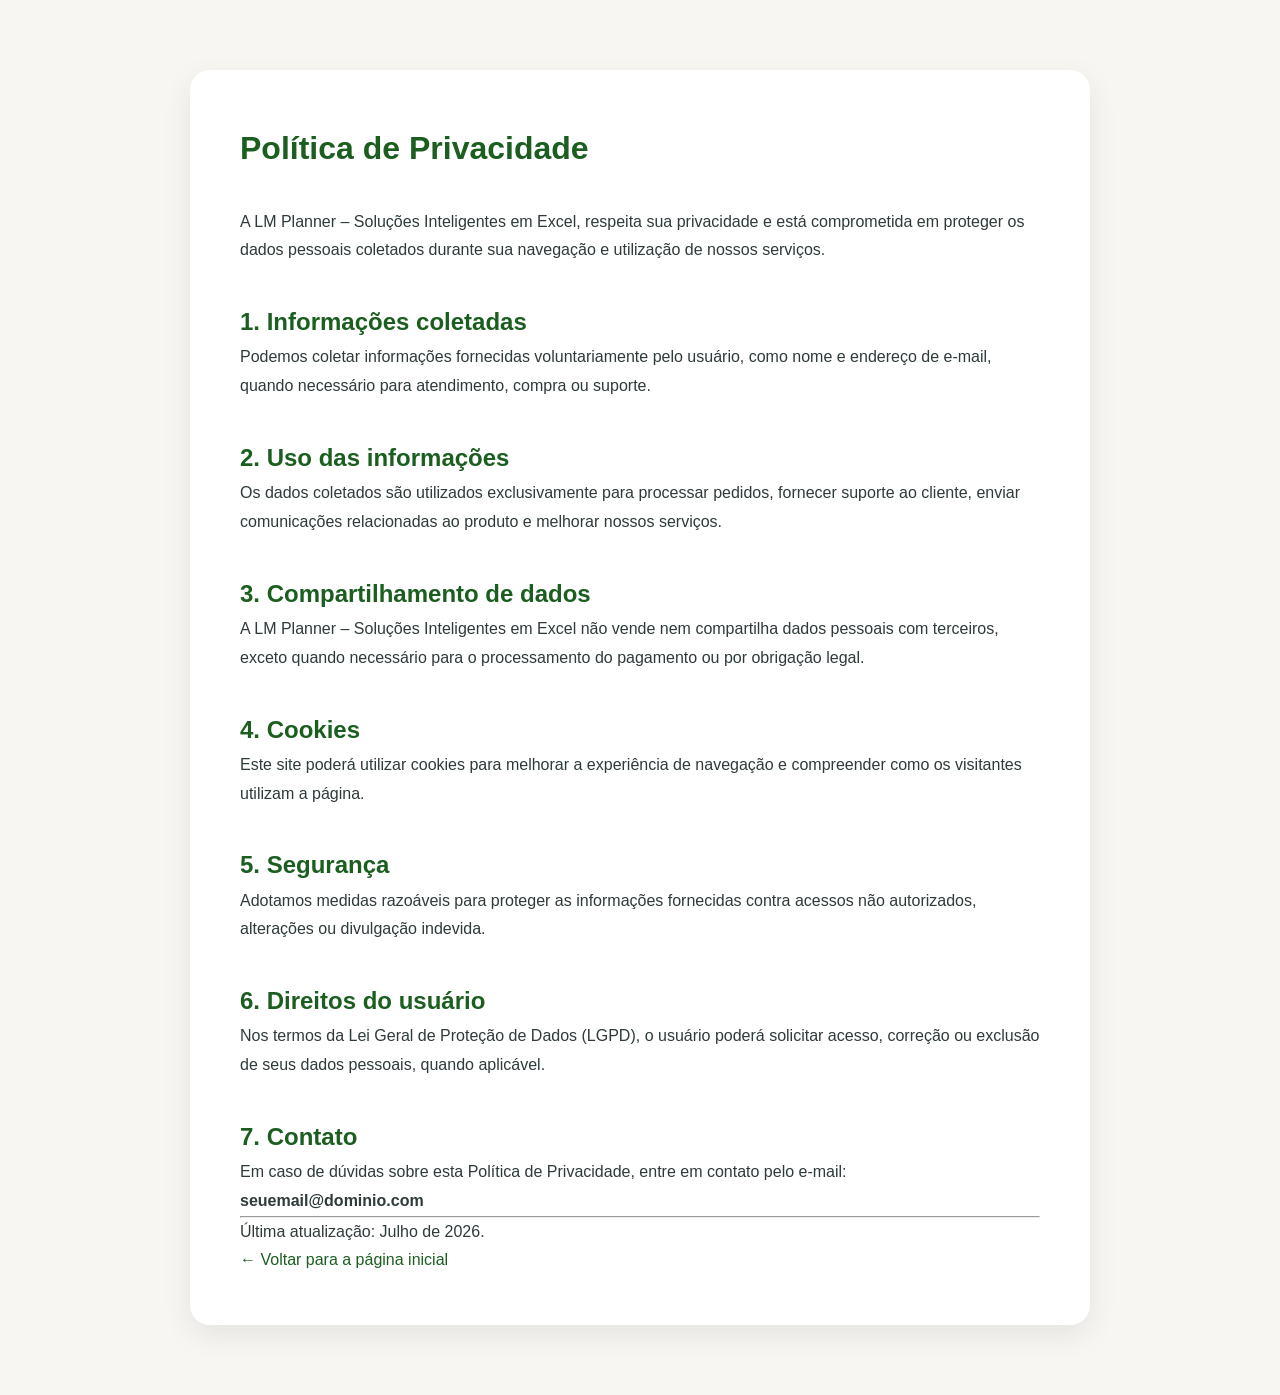
==== politica-privacidade.html @ dad5f02b "Add files via upload" ====
<!DOCTYPE html>
<html lang="pt-BR">

<head>

<meta charset="UTF-8">
<meta name="viewport" content="width=device-width, initial-scale=1.0">

<title>Política de Privacidade | LM Planner</title>

<link rel="stylesheet" href="style.css">

<style>

body{
    font-family:Arial, Helvetica, sans-serif;
    background:#F8F6F2;
    color:#2F3A3A;
    line-height:1.8;
}

.container{
    max-width:900px;
    margin:70px auto;
    background:#fff;
    padding:50px;
    border-radius:20px;
    box-shadow:0 10px 30px rgba(0,0,0,.08);
}

h1{
    color:#1B5E20;
    margin-bottom:30px;
}

h2{
    color:#1B5E20;
    margin-top:35px;
}

a{
    color:#1B5E20;
}

</style>

</head>

<body>

<div class="container">

<h1>Política de Privacidade</h1>

<p>
A LM Planner – Soluções Inteligentes em Excel, respeita sua privacidade e está comprometida em proteger os dados pessoais coletados durante sua navegação e utilização de nossos serviços.
</p>

<h2>1. Informações coletadas</h2>

<p>
Podemos coletar informações fornecidas voluntariamente pelo usuário, como nome e endereço de e-mail, quando necessário para atendimento, compra ou suporte.
</p>

<h2>2. Uso das informações</h2>

<p>
Os dados coletados são utilizados exclusivamente para processar pedidos, fornecer suporte ao cliente, enviar comunicações relacionadas ao produto e melhorar nossos serviços.
</p>

<h2>3. Compartilhamento de dados</h2>

<p>
A LM Planner – Soluções Inteligentes em Excel não vende nem compartilha dados pessoais com terceiros, exceto quando necessário para o processamento do pagamento ou por obrigação legal.
</p>

<h2>4. Cookies</h2>

<p>
Este site poderá utilizar cookies para melhorar a experiência de navegação e compreender como os visitantes utilizam a página.
</p>

<h2>5. Segurança</h2>

<p>
Adotamos medidas razoáveis para proteger as informações fornecidas contra acessos não autorizados, alterações ou divulgação indevida.
</p>

<h2>6. Direitos do usuário</h2>

<p>
Nos termos da Lei Geral de Proteção de Dados (LGPD), o usuário poderá solicitar acesso, correção ou exclusão de seus dados pessoais, quando aplicável.
</p>

<h2>7. Contato</h2>

<p>
Em caso de dúvidas sobre esta Política de Privacidade, entre em contato pelo e-mail:
</p>

<p>

<strong>seuemail@dominio.com</strong>

</p>

<hr>

<p>

Última atualização: Julho de 2026.

</p>

<p>

<a href="index.html">← Voltar para a página inicial</a>

</p>

</div>

</body>

</html>
---- style.css ----
/* ===========================
   RESET
=========================== */

*{
    margin:0;
    padding:0;
    box-sizing:border-box;
}

/* ===========================
   CORES DA MARCA
=========================== */

:root{

    --verde:#1B5E20;
    --verde-claro:#6FAF7B;

    --dourado:#C7A44C;

    --creme:#F8F6F2;

    --branco:#FFFFFF;

    --texto:#2D3748;

    --cinza:#6B7280;

}

/* ===========================
   BODY
=========================== */

body{

    font-family:"Poppins",sans-serif;
    background:var(--creme);
    color:var(--texto);
    line-height:1.6;

}

/* ===========================
   LINKS
=========================== */

a{

    text-decoration:none;

}

/* ===========================
   IMAGENS
=========================== */

img{

    max-width:100%;
    display:block;

}

/* ===========================
   CONTAINER
=========================== */

.container{

    width:90%;
    max-width:1200px;
    margin:auto;

}

/* ===========================
   HEADER
=========================== */

.header{

    background:white;
    position:sticky;
    top:0;
    z-index:1000;
    box-shadow:

    0 3px 20px

    rgba(0,0,0,.05);

}

.header .container{

    display:flex;
    justify-content:space-between;
    align-items:center;
    padding:18px 0;

}

.logo{

    font-size:30px;
    font-weight:700;
    color:var(--verde);

}

nav{

    display:flex;
    align-items:center;
    gap:28px;

}

nav a{

    color:var(--texto);
    font-weight:600;

}

.btn-menu{

    background:var(--dourado);
    color:white;
    padding:14px 24px;
    border-radius:12px;
    transition:.3s;

}

.btn-menu:hover{

    transform:translateY(-3px);

}

/* =====================================================
   HERO
===================================================== */

.hero{

    padding:30px 0 40px;

}

.hero-grid{

    display:grid;
    grid-template-columns:1fr 1.15fr;
    gap:60px;
    align-items:center;

}

.hero-texto h1{

    font-size:52px;
    line-height:1.15;
    margin:22px 0;
    color:var(--verde);

}

.hero-texto p{

    font-size:20px;
    color:var(--cinza);
    margin-bottom:30px;

}

.selo{

    display:inline-flex;
    align-items:center;
    padding:12px 22px;
    background:#EAF5EC;
    color:var(--verde);
    border-radius:999px;
    font-size:14px;
    font-weight:700;
    letter-spacing:.8px;

}
/* =====================================================
   BOTÕES
===================================================== */

.botoes{

    display:flex;
    gap:18px;
    margin-top:35px;

}

.btn-principal{

    background:linear-gradient(135deg,#1B5E20,#2E7D32);
    color:white;
    padding:18px 36px;
    border-radius:14px;
    font-weight:600;
    box-shadow:0 15px 30px rgba(27,94,32,.25);
    transition:.30s;

}

.btn-principal:hover{

    transform:translateY(-4px);
    box-shadow:0 25px 40px rgba(27,94,32,.35);

}

.btn-secundario{

    background:white;
    color:var(--verde);
    border:2px solid var(--verde);
    padding:18px 34px;
    border-radius:14px;
    font-weight:600;

}

/* ===========================
   LISTA DA HERO
=========================== */

.hero-texto ul{

    list-style:none;
    margin:20px 0 25px;

}

.hero-texto li{

    font-size:18px;
    margin-bottom:12px;
    color:var(--texto);

}

/* ===========================
   IMAGEM HERO
=========================== */

.hero-imagem{

    position:relative;
    display:flex;
    justify-content:center;
    align-items:center;

}
.circulo-fundo{

    position:absolute;
    width:450px;
    height:450px;
    background:radial-gradient(
    circle,
    #EAF5EC 0%,
    #EAF5EC 60%,
    rgba(234,245,236,0) 100%
);

    border-radius:50%;
    top:50%;
    left:65%;
    transform:translate(-50%,-50%);
    z-index:0;

}

/* ====================================
   HERO PREMIUM
==================================== */
/* =========================
   HERO
========================= */

.hero{

    background:linear-gradient(135deg,#F8F6F2 0%,#ffffff 100%);
    overflow:hidden;

}

.hero-texto{

    max-width:620px;

}

.hero-texto h1{

    font-size:clamp(40px,5vw,56px);
    line-height:1.05;
    font-weight:800;
    letter-spacing:-1px;
    margin:16px 0;
    color:var(--verde);

}

.hero-texto p{

    font-size:20px;
    color:var(--cinza);
    line-height:1.6;
    max-width:560px;
    margin-bottom:22px;

}

.hero-texto li{

    display:flex;
    align-items:center;
    gap:10px;

}

.hero-mockup{

    width:100%;
    max-width:560px;
    height:auto;
    display:block;
    position:relative;
    z-index:2;

    filter:drop-shadow(0 28px 45px rgba(0,0,0,.18));

}

/* ==========================
DEMONSTRAÇÃO
========================== */

/* ==========================
   DEMONSTRAÇÃO
========================== */

.demonstracao{
    padding:100px 0;
    background:#f8faf8;
}

.demonstracao .container{
    max-width:1200px;
    margin:0 auto;
    padding:0 20px;
}

.secao-tag{
    display:inline-block;
    background:#e8f6ea;
    color:#1f6a2c;
    padding:8px 18px;
    border-radius:999px;
    font-weight:700;
    margin-bottom:20px;
}

.demonstracao h2{
    text-align:center;
    font-size:2.2rem;
    color:#1f6a2c;
    margin-bottom:70px;
}

.demo-item{
    display:flex;
    align-items:center;
    justify-content:space-between;
    gap:60px;
    margin-bottom:90px;
}

.demo-item.reverso{
    flex-direction:row-reverse;
}

.demo-imagem{
    flex:1;
}

.demo-img{
    width:100%;
    border-radius:20px;
    box-shadow:0 20px 45px rgba(0,0,0,.12);
    transition:.35s;
}

.demo-img:hover{
    transform:translateY(-6px);
}

.demo-texto{
    flex:1;
}

.demo-texto h3{
    font-size:2rem;
    color:#1f6a2c;
    margin-bottom:18px;
}

.demo-texto p{
    font-size:1.1rem;
    line-height:1.8;
    color:#555;
}

@media (max-width:900px){

    .demo-item,
    .demo-item.reverso{

        flex-direction:column;

    }

    .demonstracao h2{

        font-size:1.8rem;

    }

    .demo-texto{

        text-align:center;

    }

}
/*==============================
FOOTER
==============================*/

.footer{

    background:#154f2d;
    color:white;
    padding:70px 0 25px;

}

.footer-grid{

    display:grid;
    grid-template-columns:2fr 1fr 1fr;
    gap:60px;

}

.footer h3{

    font-size:34px;
    margin-bottom:20px;

}

.footer h4{

    margin-bottom:20px;

}

.footer p{

    color:#d9e6dc;
    line-height:1.8;

}

.footer a{

    display:block;
    color:#d9e6dc;
    margin-bottom:14px;
    text-decoration:none;
    transition:.3s;

}

.footer a:hover{

    color:white;

}

.footer-copy{

    border-top:1px solid rgba(255,255,255,.15);
    margin-top:50px;
    padding-top:25px;
    text-align:center;
    color:#d9e6dc;

}
/*==============================
BARRA SUPERIOR
==============================*/

.barra-topo{

    background:#1B5E20;
    color:white;
    text-align:center;
    padding:12px;
    font-size:15px;
    font-weight:600;
    position:sticky;
    top:0;
    z-index:9999;

}

/*==============================
SELO ECONOMIA
==============================*/

.diferenciais{
    padding:100px 0;
    background:#fff;
}

.cards-diferenciais{
    display:grid;
    grid-template-columns:repeat(2,1fr);
    gap:30px;
    margin-top:50px;
}

.card{
    background:#fff;
    padding:35px;
    border-radius:18px;
    box-shadow:0 10px 30px rgba(0,0,0,.08);
    transition:.3s;
}

.card:hover{
    transform:translateY(-6px);
}

.icone{
    font-size:42px;
    margin-bottom:18px;
}

.card h3{
    color:#1f6a2c;
    margin-bottom:12px;
}

.card p{
    color:#666;
    line-height:1.7;
}

@media(max-width:900px){
    .cards-diferenciais{
        grid-template-columns:1fr;
    }
}
.oferta{

padding:110px 0;
background:linear-gradient(180deg,#f7fbf7,#ffffff);

}

.oferta-card{

max-width:760px;
margin:auto;
background:#fff;
padding:60px;
border-radius:28px;
box-shadow:0 18px 35px rgba(27,94,32,.25);
text-align:center;

}

.oferta-tag{

display:inline-block;
background:#e8f6ea;
color:#1f6a2c;
padding:10px 22px;
border-radius:999px;
font-weight:700;
margin-bottom:25px;

}

.oferta h2{

font-size:42px;
margin-bottom:15px;
color:#1f6a2c;

}

.oferta-texto{

font-size:20px;
color:#666;
max-width:600px;
margin:0 auto 35px;
line-height:1.7;

}

.preco-antigo{

display:block;
font-size:22px;
color:#999;
margin-bottom:10px;

}

.preco-atual{

font-size:64px;
font-weight:800;
color:#1f6a2c;
line-height:1;

}

.selo-oferta{

display:inline-block;
margin:30px 0;
padding:14px 28px;
background:#eef9ef;
border-radius:999px;
font-size:18px;
font-weight:600;
color:#1f6a2c;

}

.lista-oferta{

list-style:none;
padding:0;
margin:35px auto;
max-width:420px;
text-align:left;

}

.lista-oferta li{

margin:14px 0;
font-size:18px;

}

.botao-oferta{

display:inline-block;
margin-top:15px;
padding:20px 45px;
background:#1f6a2c;
color:#fff;
font-size:22px;
font-weight:700;
border-radius:16px;
text-decoration:none;
transition:.3s;

}

.botao-oferta:hover{

transform:translateY(-3px);

}

.garantia{

margin-top:25px;

color:#666;

font-size:15px;

}
.botao-flutuante{
    position: fixed;
    right: 20px;
    bottom: 30px;
    background: #1d6b25;
    color: #fff;
    text-decoration: none;
    font-size:18px;
    font-weight: 700;
    padding: 18px 28px;
    border-radius: 50px;
    box-shadow: 0 15px 35px rgba(0,0,0,.18);
    z-index: 999;
    transition: .3s;
}

.botao-flutuante:hover{
    transform: translateY(-4px) scale(1.03);
}

.selo-economia{
    position: fixed;
    right: 20px;
    bottom: 110px;
    background: #eaf8ef;
    color: #1d6b25;
    border-radius: 30px;
    padding: 20px 34px;
    font-weight: 600;
    box-shadow: 0 8px 25px rgba(0,0,0,.12);
    z-index: 998;
    max-width: 290px;
    line-height: 1.4;
    font-size: 1.05rem;
}

.hero-mockup{

    transition:transform .3s ease;

}

.hero-mockup:hover{

    transform:translateY(-6px) scale(1.02);

}
/* ==========================
   O QUE VOCÊ RECEBE
========================== */

.conteudo-produto{
    padding:100px 0;
    background:#fff;
}

.conteudo-produto h2{
    text-align:center;
    font-size:2.4rem;
    color:#1B5E20;
    margin:20px auto;
    max-width:700px;
}

.conteudo-intro{
    text-align:center;
    max-width:700px;
    margin:0 auto 60px;
    color:#666;
    font-size:1.1rem;
    line-height:1.8;
}

.conteudo-grid{
    display:grid;
    grid-template-columns:repeat(3,1fr);
    gap:30px;
}

.conteudo-card{
    background:#fff;
    border-radius:20px;
    padding:35px;
    text-align:center;
    box-shadow:0 12px 35px rgba(0,0,0,.08);
    transition:.3s;
}

.conteudo-card:hover{
    transform:translateY(-6px);
}

.conteudo-card .icone{
    font-size:46px;
    margin-bottom:18px;
}

.conteudo-card h3{
    color:#1B5E20;
    margin-bottom:15px;
    font-size:1.35rem;
}

.conteudo-card p{
    color:#666;
    line-height:1.7;
}

@media(max-width:900px){

    .conteudo-grid{
        grid-template-columns:1fr;
    }

}
/* ==========================
   FAQ
========================== */

.faq{
    padding:100px 0;
    background:#F8F6F2;
}

.faq h2{
    text-align:center;
    color:#1B5E20;
    font-size:2.4rem;
    margin:20px 0;
}

.faq-intro{
    text-align:center;
    max-width:650px;
    margin:0 auto 60px;
    color:#666;
    line-height:1.8;
}

.faq-lista{
    max-width:850px;
    margin:0 auto;
}

.faq-lista details{
    background:#fff;
    border-radius:16px;
    margin-bottom:18px;
    padding:22px 28px;
    box-shadow:0 8px 24px rgba(0,0,0,.06);
}

.faq-lista summary{
    cursor:pointer;
    font-weight:700;
    color:#1B5E20;
    font-size:1.08rem;
    list-style:none;
}

.faq-lista summary::-webkit-details-marker{
    display:none;
}

.faq-lista summary::after{
    content:"+";
    float:right;
    font-size:1.4rem;
    transition:.3s;
}

.faq-lista details[open] summary::after{
    content:"−";
}

.faq-lista p{
    margin-top:18px;
    color:#555;
    line-height:1.8;
}
/* ==========================
   Barra de confiança
========================== */

.barra-confianca{

    background:#FFFFFF;
    padding:15px 0 45px;

}

.barra-confianca .container{

    display:flex;
    justify-content:center;
    gap:28px;
    flex-wrap:wrap;

}

.item-confianca{

    display:flex;
    align-items:center;
    gap:10px;
    background:#FFFFFF;
    padding:16px 22px;
    border-radius:14px;
    box-shadow:0 8px 20px rgba(0,0,0,.06);

}

.item-confianca span{

    font-size:1.35rem;

}

.item-confianca p{

    margin:0;
    font-size:.95rem;
    color:#2F3A3A;
    font-weight:600;

}

/*==============================
RESPONSIVO
==============================*/

@media (max-width:767px){

    .barra-confianca .container{

        flex-direction:column;
        align-items:center;
        gap:15px;

    }

    .item-confianca{

        width:100%;
        max-width:340px;

    }

    .hero{
        padding:50px 0 70px;
    }

    .hero-grid{
        grid-template-columns:1fr;
        gap:40px;
        text-align:center;
    }

    .hero-texto{
        max-width:100%;
        order:1;
    }

    .hero-imagem{
        order:2;
        transform:none;
        margin-top:10px;
    }

    .hero-texto h1{
        font-size:42px;
        line-height:1.1;
        letter-spacing:-1px;
    }

    .hero-texto p{
        font-size:18px;
        max-width:100%;
    }

    .hero-texto ul{
        display:inline-block;
        text-align:left;
    }

    .botoes{
        display:flex;
        flex-direction:column;
        gap:15px;
    }

    .btn-principal,
    .btn-secundario{
        width:100%;
    }

    .hero-mockup{
        width:100%;
        max-width:420px;
        margin:auto;
    }

    .circulo-fundo{
        width:280px;
        height:280px;
        right:50%;
        transform:translateX(50%);
    }

    .barra-confianca{
        flex-direction:column;
        gap:15px;
        margin-top:35px;
    }

    .item-confianca{
        width:100%;
    }

    .demo-item,
    .demo-item.reverso{
        grid-template-columns:1fr;
    }

    .demo-texto{
        text-align:center;
    }

    .cards-diferenciais{
        grid-template-columns:1fr;
    }

    .oferta-card{
        padding:35px 25px;
    }

    .preco-atual{
        font-size:52px;
    }

    .conteudo-grid{
        grid-template-columns:1fr;
    }

    .selo-economia{
        display:none;
    }

    .botao-flutuante{
        left:15px;
        right:15px;
        bottom:15px;
        text-align:center;
    }
    footer .container{
    display:flex;
    flex-direction:column;
    gap:35px;
}

.footer-grid{
    display:grid;
    grid-template-columns:1fr;
    gap:30px;
}
/*==============================
HEADER MOBILE
==============================*/

.header .container{
    display:flex;
    justify-content:space-between;
    align-items:center;
    padding:16px 0;
}

.logo{
    font-size:2rem;
    line-height:1;
}

.header nav{
    display:flex;
    align-items:center;
    gap:20px;
}

.header nav a:not(.btn-menu){
    display:none;
}

.btn-menu{
    padding:12px 18px;
    font-size:15px;
    border-radius:12px;
}
}
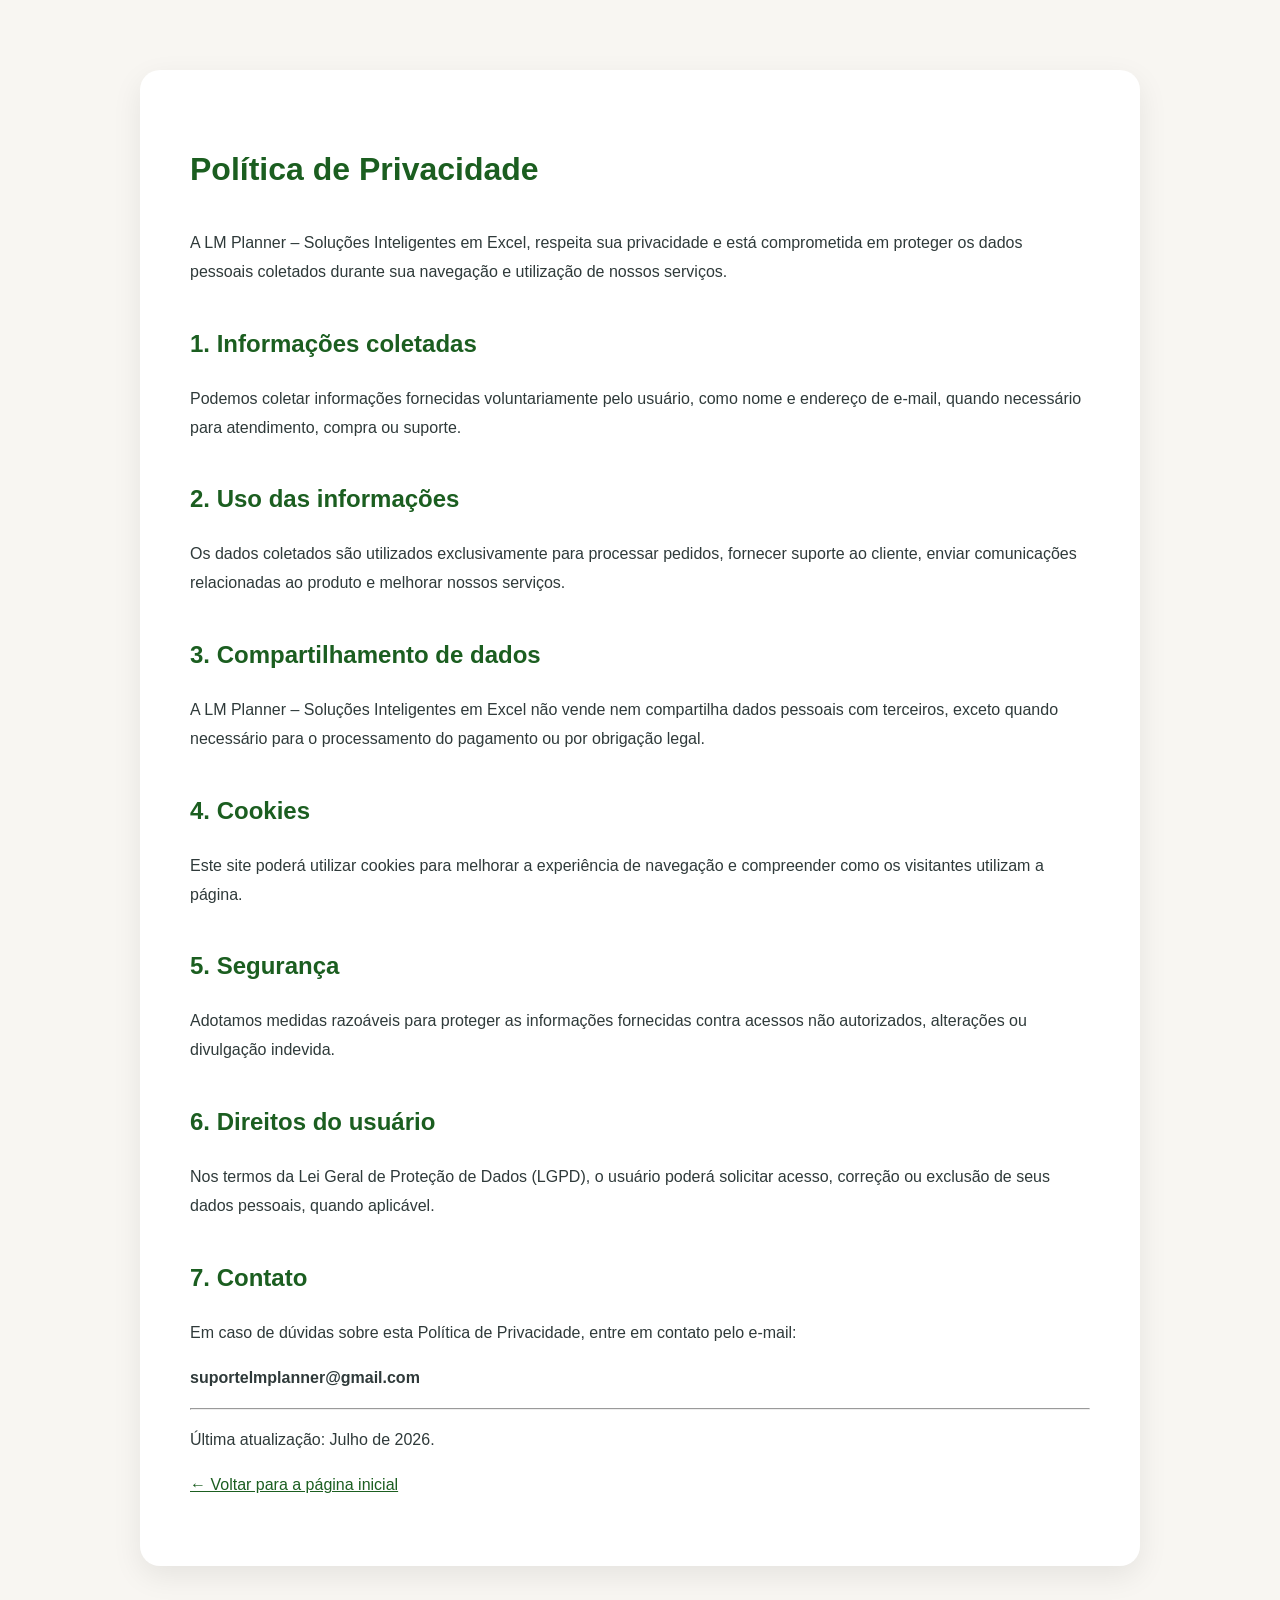
==== commit 50062cb3: "Atualiza e-mail de suporte" ====
--- a/politica-privacidade.html
+++ b/politica-privacidade.html
@@ -100,7 +100,7 @@
 
 <p>
 
-<strong>seuemail@dominio.com</strong>
+<strong>suportelmplanner@gmail.com</strong>
 
 </p>
 
